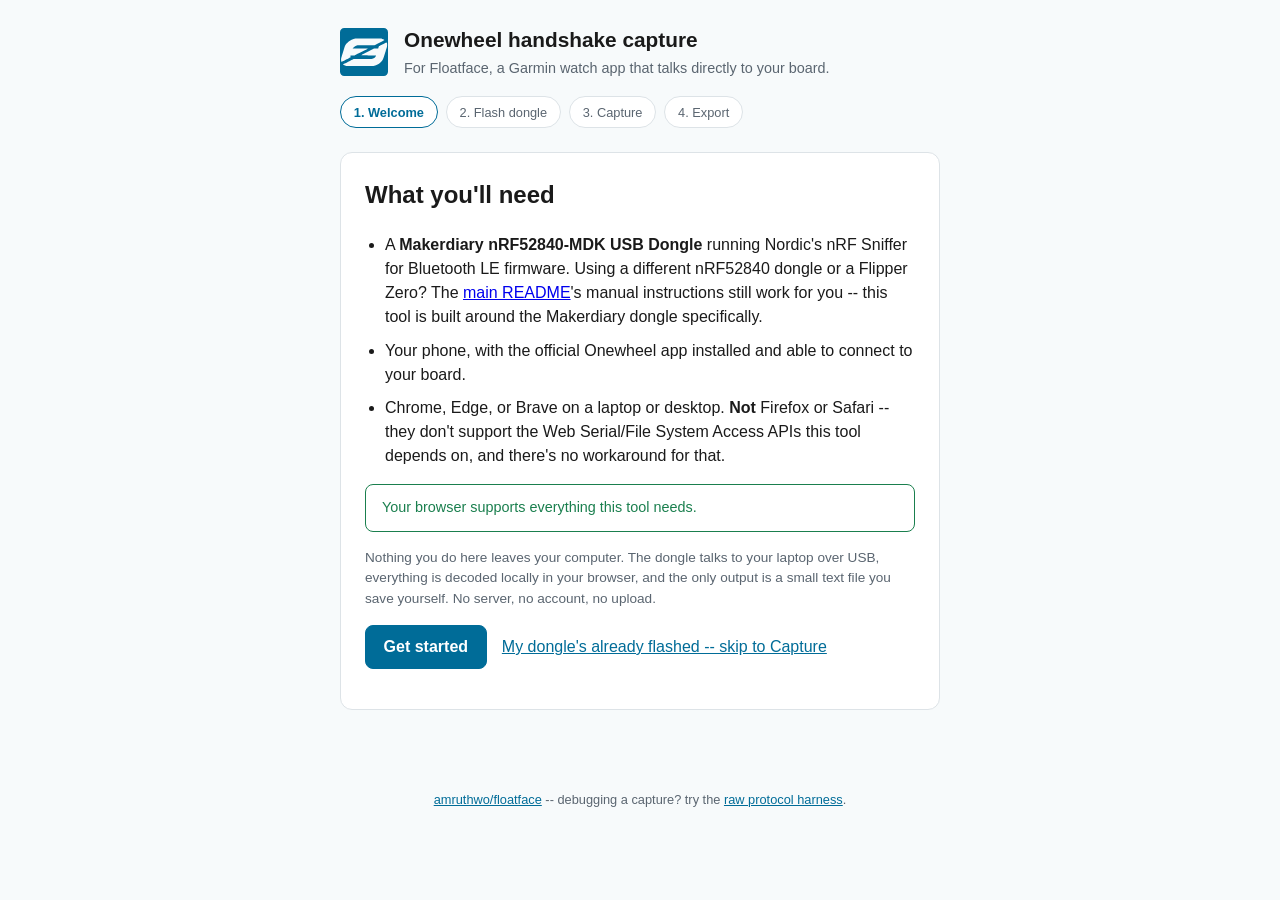
==== docs/capture/index.html @ 01e60254 "Build the polished 4-screen PWA on top of the validated protocol port Moves the working protocol mod" ====
<!doctype html>
<html lang="en">
  <head>
    <meta charset="utf-8" />
    <meta name="viewport" content="width=device-width, initial-scale=1" />
    <title>Floatface -- Capture your board's unlock handshake</title>
    <link rel="stylesheet" href="./app.css" />
  </head>
  <body>
    <header class="topbar">
      <img src="../hero.svg" alt="" class="logo" />
      <div>
        <h1>Onewheel handshake capture</h1>
        <p class="subtitle">For Floatface, a Garmin watch app that talks directly to your board.</p>
      </div>
    </header>

    <nav class="steps" id="steps">
      <button class="step" data-screen="welcome">1. Welcome</button>
      <button class="step" data-screen="flash">2. Flash dongle</button>
      <button class="step" data-screen="capture">3. Capture</button>
      <button class="step" data-screen="export">4. Export</button>
    </nav>

    <main>
      <section class="screen" id="screen-welcome">
        <h2>What you'll need</h2>
        <ul class="checklist">
          <li>A <strong>Makerdiary nRF52840-MDK USB Dongle</strong> running Nordic's nRF Sniffer for Bluetooth LE firmware. Using a different nRF52840 dongle or a Flipper Zero? The <a href="https://github.com/amruthwo/floatface/blob/main/README.md">main README</a>'s manual instructions still work for you -- this tool is built around the Makerdiary dongle specifically.</li>
          <li>Your phone, with the official Onewheel app installed and able to connect to your board.</li>
          <li>Chrome, Edge, or Brave on a laptop or desktop. <strong>Not</strong> Firefox or Safari -- they don't support the Web Serial/File System Access APIs this tool depends on, and there's no workaround for that.</li>
        </ul>

        <div id="support-check" class="callout"></div>

        <p class="note">Nothing you do here leaves your computer. The dongle talks to your laptop over USB, everything is decoded locally in your browser, and the only output is a small text file you save yourself. No server, no account, no upload.</p>

        <div class="actions">
          <button class="primary" data-goto="flash">Get started</button>
          <button class="link" data-goto="capture">My dongle's already flashed -- skip to Capture</button>
        </div>
      </section>

      <section class="screen" id="screen-flash">
        <h2>Flash your dongle</h2>
        <p>If your dongle is already running the nRF Sniffer firmware (for example, if you set it up using the manual README instructions previously), skip this step.</p>
        <p>Otherwise: put the dongle in bootloader mode (usually a double-tap of its reset button -- check the dongle's own docs), which makes it show up as a USB drive named <code>UF2BOOT</code>. Then:</p>
        <ol>
          <li>Pick the <code>.uf2</code> firmware file on your computer. Don't have one yet? Build or download Nordic's nRF Sniffer firmware per the <a href="https://github.com/amruthwo/floatface/blob/main/README.md">main README</a>'s manual instructions, then come back here.</li>
          <li>Pick the <code>UF2BOOT</code> drive.</li>
        </ol>

        <div class="actions">
          <button class="primary" id="pick-firmware-btn">1. Pick .uf2 firmware file</button>
          <span id="firmware-picked" class="picked-label"></span>
        </div>
        <div class="actions">
          <button class="primary" id="pick-drive-btn" disabled>2. Pick UF2BOOT drive &amp; flash</button>
        </div>

        <div id="flash-log" class="log" hidden></div>

        <div class="actions">
          <button class="link" data-goto="welcome">&larr; Back</button>
          <button class="primary" data-goto="capture">Next: Capture &rarr;</button>
        </div>
      </section>

      <section class="screen" id="screen-capture">
        <h2>Capture the handshake</h2>
        <ol class="capture-steps">
          <li>Turn off your laptop's own Bluetooth. (Seriously -- this is the single biggest reason captures fail.)</li>
          <li>Power-cycle your board (off, then on). A fresh power-on seems to make the app re-run the full unlock handshake reliably.</li>
          <li>Connect to your dongle below, then wait for your board to appear.</li>
          <li>Tap your board's card, then open the official Onewheel app on your phone and let it connect. Keep the dongle within a few feet of your phone and board -- a weak signal is the second biggest reason captures fail.</li>
        </ol>

        <div class="actions">
          <button class="primary" id="connect-btn">Connect to dongle</button>
          <button class="primary" id="scan-btn" disabled>Scan for boards</button>
          <button class="link" id="capture-disconnect-btn" disabled>Disconnect</button>
        </div>

        <div id="device-list" class="device-list"></div>

        <div id="capture-log" class="log"></div>

        <div class="actions">
          <button class="link" data-goto="flash">&larr; Back</button>
        </div>
      </section>

      <section class="screen" id="screen-export">
        <h2>Got it!</h2>
        <p>Your board's unlock handshake, captured and decoded locally:</p>
        <pre id="handshake-hex" class="hex-display"></pre>

        <div class="actions">
          <button class="primary" id="copy-hex-btn">Copy hex</button>
          <button class="primary" id="download-btn">Download LocalConfig.mc</button>
        </div>

        <p class="note">Drop the downloaded file into <code>garmin-app/source/LocalConfig.mc</code> in your Floatface checkout (it replaces the placeholder from <code>LocalConfig.mc.example</code>), then build and sideload as usual. This value is specific to your board -- see <a href="https://github.com/amruthwo/floatface/blob/main/PROTOCOL.md">PROTOCOL.md</a> for why it can't be shared or reused on a different board.</p>

        <div class="actions">
          <button class="link" data-goto="capture">Capture another board</button>
        </div>
      </section>
    </main>

    <footer>
      <a href="https://github.com/amruthwo/floatface">amruthwo/floatface</a> --
      debugging a capture? try the <a href="./debug.html">raw protocol harness</a>.
    </footer>

    <script type="module" src="./app.mjs"></script>
  </body>
</html>
---- docs/capture/app.css ----
:root {
  --accent: #006c98;
  --accent-dark: #004c6d;
  --bg: #f7fafb;
  --surface: #ffffff;
  --text: #1a1a1a;
  --muted: #5a6570;
  --border: #dde3e7;
  --ok: #1a7f4e;
  --warn: #b45309;
  --error: #b3261e;
}

@media (prefers-color-scheme: dark) {
  :root {
    --bg: #10171a;
    --surface: #182228;
    --text: #eef2f4;
    --muted: #9fb0b8;
    --border: #2b383f;
    --accent: #3aa9d6;
    --accent-dark: #7fd0f0;
  }
}

* {
  box-sizing: border-box;
}

body {
  margin: 0;
  font-family: -apple-system, "Segoe UI", Roboto, Helvetica, Arial, sans-serif;
  background: var(--bg);
  color: var(--text);
  line-height: 1.5;
}

main {
  max-width: 640px;
  margin: 0 auto;
  padding: 0 1.25rem 3rem;
}

.topbar {
  display: flex;
  align-items: center;
  gap: 1rem;
  max-width: 640px;
  margin: 0 auto;
  padding: 1.5rem 1.25rem 1rem;
}

.logo {
  width: 48px;
  height: 48px;
  flex-shrink: 0;
}

.topbar h1 {
  margin: 0;
  font-size: 1.3rem;
}

.subtitle {
  margin: 0.2rem 0 0;
  color: var(--muted);
  font-size: 0.9rem;
}

.steps {
  max-width: 640px;
  margin: 0 auto 1.5rem;
  padding: 0 1.25rem;
  display: flex;
  gap: 0.5rem;
  flex-wrap: wrap;
}

.step {
  font: inherit;
  font-size: 0.8rem;
  border: 1px solid var(--border);
  background: var(--surface);
  color: var(--muted);
  border-radius: 999px;
  padding: 0.35rem 0.8rem;
  cursor: pointer;
}

.step.active {
  border-color: var(--accent);
  color: var(--accent);
  font-weight: 600;
}

.step.done {
  color: var(--ok);
  border-color: var(--ok);
}

.screen {
  display: none;
  background: var(--surface);
  border: 1px solid var(--border);
  border-radius: 12px;
  padding: 1.5rem;
}

.screen.active {
  display: block;
}

h2 {
  margin-top: 0;
}

.checklist {
  padding-left: 1.25rem;
}

.checklist li {
  margin-bottom: 0.6rem;
}

.callout {
  border-radius: 8px;
  padding: 0.75rem 1rem;
  margin: 1rem 0;
  font-size: 0.9rem;
  border: 1px solid var(--border);
}

.callout.ok {
  border-color: var(--ok);
  color: var(--ok);
}

.callout.error {
  border-color: var(--error);
  color: var(--error);
}

.note {
  font-size: 0.85rem;
  color: var(--muted);
}

.actions {
  display: flex;
  align-items: center;
  gap: 0.75rem;
  flex-wrap: wrap;
  margin: 1rem 0;
}

button {
  font: inherit;
  cursor: pointer;
  border-radius: 8px;
  border: 1px solid var(--border);
  background: var(--surface);
  color: var(--text);
  padding: 0.55rem 1.1rem;
}

button.primary {
  background: var(--accent);
  border-color: var(--accent);
  color: #fff;
  font-weight: 600;
}

button.primary:hover:not(:disabled) {
  background: var(--accent-dark);
  border-color: var(--accent-dark);
}

button.link {
  background: none;
  border: none;
  color: var(--accent);
  text-decoration: underline;
  padding: 0.3rem 0.2rem;
}

button:disabled {
  opacity: 0.45;
  cursor: default;
}

.picked-label {
  font-size: 0.85rem;
  color: var(--muted);
}

.log {
  background: #0c1216;
  color: #cfe8f0;
  border-radius: 8px;
  padding: 0.75rem 1rem;
  font-family: ui-monospace, "SF Mono", Menlo, Consolas, monospace;
  font-size: 0.8rem;
  max-height: 14rem;
  overflow-y: auto;
  white-space: pre-wrap;
  margin: 1rem 0;
}

.capture-steps {
  padding-left: 1.25rem;
  font-size: 0.92rem;
}

.capture-steps li {
  margin-bottom: 0.4rem;
}

.device-list {
  display: flex;
  flex-direction: column;
  gap: 0.6rem;
  margin: 1rem 0;
}

.device-card {
  display: flex;
  align-items: center;
  justify-content: space-between;
  gap: 1rem;
  border: 1px solid var(--border);
  border-radius: 10px;
  padding: 0.9rem 1.1rem;
  background: var(--bg);
}

.device-card .name {
  font-weight: 600;
  font-size: 1.05rem;
}

.device-card .meta {
  font-size: 0.8rem;
  color: var(--muted);
}

.device-card.following {
  border-color: var(--accent);
}

.device-card.connected {
  border-color: var(--ok);
}

.hex-display {
  background: #0c1216;
  color: #8ef0b0;
  border-radius: 8px;
  padding: 1rem;
  font-family: ui-monospace, "SF Mono", Menlo, Consolas, monospace;
  font-size: 0.85rem;
  word-break: break-all;
  white-space: pre-wrap;
}

footer {
  text-align: center;
  color: var(--muted);
  font-size: 0.8rem;
  padding: 2rem 1.25rem 3rem;
}

footer a {
  color: var(--accent);
}
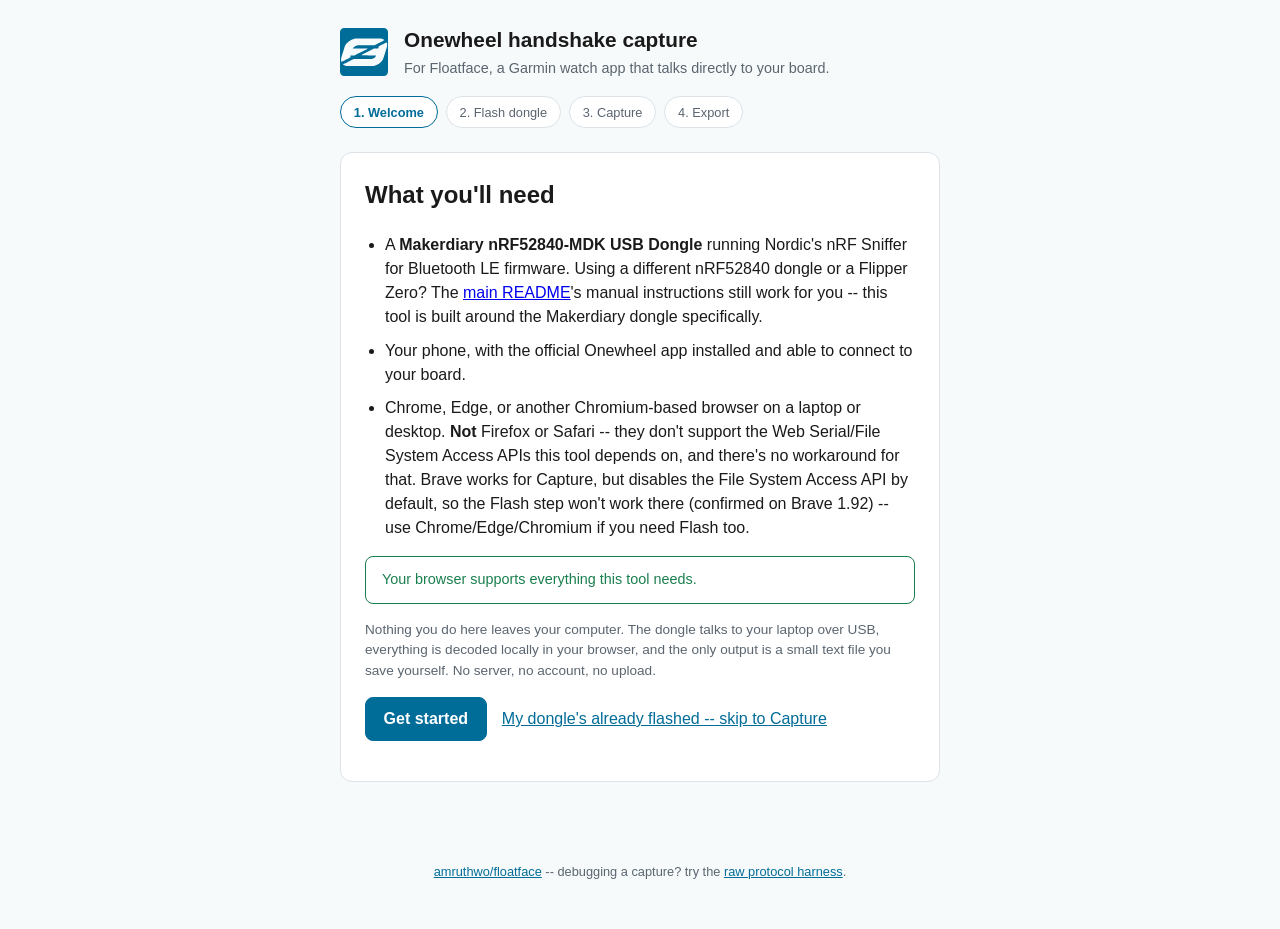
==== commit 88147309: "Improve browser-support messaging for Brave's File System Access gap Confirmed live: Brave (1.92) su" ====
--- a/docs/capture/index.html
+++ b/docs/capture/index.html
@@ -28,7 +28,7 @@
         <ul class="checklist">
           <li>A <strong>Makerdiary nRF52840-MDK USB Dongle</strong> running Nordic's nRF Sniffer for Bluetooth LE firmware. Using a different nRF52840 dongle or a Flipper Zero? The <a href="https://github.com/amruthwo/floatface/blob/main/README.md">main README</a>'s manual instructions still work for you -- this tool is built around the Makerdiary dongle specifically.</li>
           <li>Your phone, with the official Onewheel app installed and able to connect to your board.</li>
-          <li>Chrome, Edge, or Brave on a laptop or desktop. <strong>Not</strong> Firefox or Safari -- they don't support the Web Serial/File System Access APIs this tool depends on, and there's no workaround for that.</li>
+          <li>Chrome, Edge, or another Chromium-based browser on a laptop or desktop. <strong>Not</strong> Firefox or Safari -- they don't support the Web Serial/File System Access APIs this tool depends on, and there's no workaround for that. Brave works for Capture, but disables the File System Access API by default, so the Flash step won't work there (confirmed on Brave 1.92) -- use Chrome/Edge/Chromium if you need Flash too.</li>
         </ul>
 
         <div id="support-check" class="callout"></div>
--- a/docs/capture/app.css
+++ b/docs/capture/app.css
@@ -135,6 +135,11 @@
   color: var(--ok);
 }
 
+.callout.warn {
+  border-color: var(--warn);
+  color: var(--warn);
+}
+
 .callout.error {
   border-color: var(--error);
   color: var(--error);
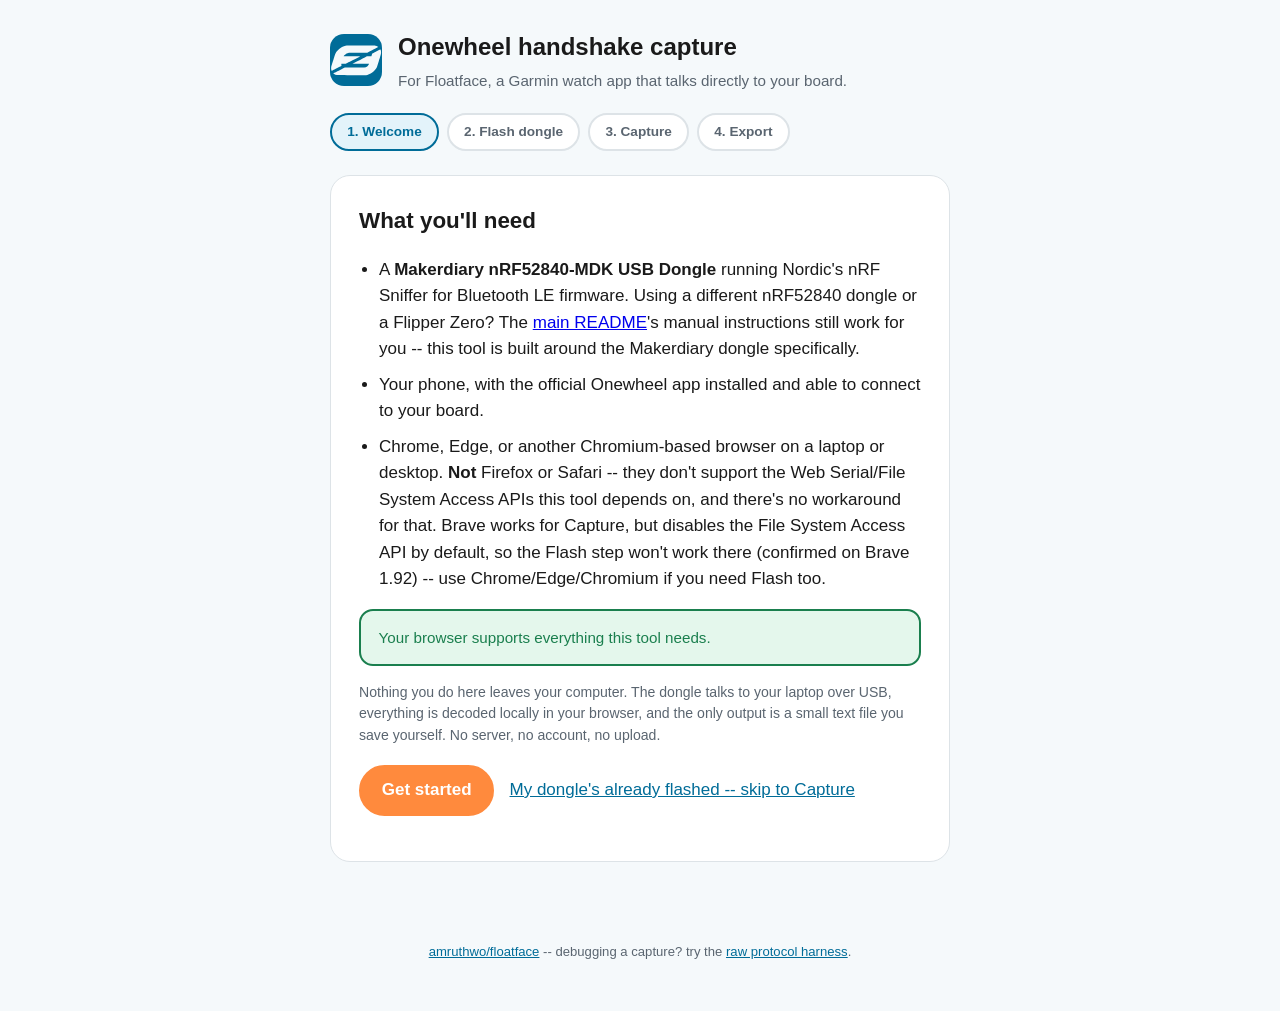
==== commit 0ea17948: "Rework the tool into a friendly guided flow, bundle firmware for Flash Capture screen: replaces the " ====
--- a/docs/capture/index.html
+++ b/docs/capture/index.html
@@ -43,22 +43,27 @@
 
       <section class="screen" id="screen-flash">
         <h2>Flash your dongle</h2>
-        <p>If your dongle is already running the nRF Sniffer firmware (for example, if you set it up using the manual README instructions previously), skip this step.</p>
-        <p>Otherwise: put the dongle in bootloader mode (usually a double-tap of its reset button -- check the dongle's own docs), which makes it show up as a USB drive named <code>UF2BOOT</code>. Then:</p>
-        <ol>
-          <li>Pick the <code>.uf2</code> firmware file on your computer. Don't have one yet? Build or download Nordic's nRF Sniffer firmware per the <a href="https://github.com/amruthwo/floatface/blob/main/README.md">main README</a>'s manual instructions, then come back here.</li>
-          <li>Pick the <code>UF2BOOT</code> drive.</li>
-        </ol>
+        <p>If your dongle is already running the nRF Sniffer firmware (for example, if you set it up previously), skip this step -- nothing here is required twice.</p>
+        <p>Otherwise: put the dongle in bootloader mode (usually a double-tap of its reset button -- check the dongle's own docs), which makes it show up as a USB drive named <code>UF2BOOT</code>.</p>
 
         <div class="actions">
-          <button class="primary" id="pick-firmware-btn">1. Pick .uf2 firmware file</button>
-          <span id="firmware-picked" class="picked-label"></span>
+          <button class="primary pill-lg" id="flash-bundled-btn">Flash the bundled firmware</button>
         </div>
-        <div class="actions">
-          <button class="primary" id="pick-drive-btn" disabled>2. Pick UF2BOOT drive &amp; flash</button>
-        </div>
+        <p class="note">This is Nordic's official nRF Sniffer for Bluetooth LE firmware (v4.1.1), pre-packaged for the Makerdiary nRF52840-MDK dongle -- see <a href="./firmware/NOTICE.md">firmware/NOTICE.md</a> for exact provenance and license. Clicking this will ask you to pick the <code>UF2BOOT</code> drive, then copies the firmware onto it.</p>
 
         <div id="flash-log" class="log" hidden></div>
+
+        <details class="advanced">
+          <summary>Advanced: use a different .uf2 file (other dongles)</summary>
+          <p>For a different nRF52840 board or custom firmware build.</p>
+          <div class="actions">
+            <button class="primary" id="pick-firmware-btn">1. Pick .uf2 firmware file</button>
+            <span id="firmware-picked" class="picked-label"></span>
+          </div>
+          <div class="actions">
+            <button class="primary" id="pick-drive-btn" disabled>2. Pick UF2BOOT drive &amp; flash</button>
+          </div>
+        </details>
 
         <div class="actions">
           <button class="link" data-goto="welcome">&larr; Back</button>
@@ -68,22 +73,43 @@
 
       <section class="screen" id="screen-capture">
         <h2>Capture the handshake</h2>
-        <ol class="capture-steps">
-          <li>Turn off your laptop's own Bluetooth. (Seriously -- this is the single biggest reason captures fail.)</li>
-          <li>Power-cycle your board (off, then on). A fresh power-on seems to make the app re-run the full unlock handshake reliably.</li>
-          <li>Connect to your dongle below, then wait for your board to appear.</li>
-          <li>Tap your board's card, then open the official Onewheel app on your phone and let it connect. Keep the dongle within a few feet of your phone and board -- a weak signal is the second biggest reason captures fail.</li>
-        </ol>
+
+        <div class="prep-checklist">
+          <label class="prep-item"><input type="checkbox" id="chk-bt-off" /> Laptop Bluetooth is off</label>
+          <label class="prep-item"><input type="checkbox" id="chk-power-cycle" /> Board power-cycled (off, then on)</label>
+          <label class="prep-item"><input type="checkbox" id="chk-close" /> Phone + dongle within a few feet of the board</label>
+        </div>
 
         <div class="actions">
-          <button class="primary" id="connect-btn">Connect to dongle</button>
-          <button class="primary" id="scan-btn" disabled>Scan for boards</button>
-          <button class="link" id="capture-disconnect-btn" disabled>Disconnect</button>
+          <button class="primary pill-lg" id="start-btn">Start capture</button>
+          <button class="link" id="capture-reset-btn" hidden>Start over</button>
         </div>
 
-        <div id="device-list" class="device-list"></div>
+        <div class="status-card" id="status-card">
+          <div class="status-icon" id="status-icon">🛹</div>
+          <div class="status-text">
+            <div class="status-headline" id="status-headline">Ready when you are.</div>
+            <div class="status-subtext" id="status-subtext">Check the boxes above, then tap "Start capture."</div>
+          </div>
+        </div>
 
-        <div id="capture-log" class="log"></div>
+        <div class="tips" id="capture-tips" hidden>
+          <p><strong>Taking a while?</strong> BLE connections are sometimes flaky -- that's normal, not a bug. A few things that have helped:</p>
+          <ul>
+            <li>Toggle your <strong>phone's</strong> Bluetooth off and back on, then reconnect the Onewheel app.</li>
+            <li>Double-check your laptop's own Bluetooth is really off.</li>
+            <li>Power-cycle the board again and retry.</li>
+            <li>Keep the dongle within a few feet of your phone and board.</li>
+          </ul>
+        </div>
+
+        <details class="advanced">
+          <summary>Technical log</summary>
+          <div id="capture-log" class="log"></div>
+          <div class="actions">
+            <button class="link" id="download-log-btn">Download debug log</button>
+          </div>
+        </details>
 
         <div class="actions">
           <button class="link" data-goto="flash">&larr; Back</button>
--- a/docs/capture/app.css
+++ b/docs/capture/app.css
@@ -1,25 +1,37 @@
 :root {
   --accent: #006c98;
   --accent-dark: #004c6d;
-  --bg: #f7fafb;
+  --accent-soft: #e3f3fa;
+  --pop: #ff8a3d;
+  --pop-dark: #e26f22;
+  --bg: #f5f9fb;
   --surface: #ffffff;
   --text: #1a1a1a;
   --muted: #5a6570;
   --border: #dde3e7;
   --ok: #1a7f4e;
+  --ok-soft: #e4f7ec;
   --warn: #b45309;
+  --warn-soft: #fdf1e0;
   --error: #b3261e;
 }
 
 @media (prefers-color-scheme: dark) {
   :root {
-    --bg: #10171a;
-    --surface: #182228;
-    --text: #eef2f4;
-    --muted: #9fb0b8;
-    --border: #2b383f;
-    --accent: #3aa9d6;
-    --accent-dark: #7fd0f0;
+    --bg: #0e1518;
+    --surface: #171f24;
+    --text: #f0f4f6;
+    --muted: #a3b3ba;
+    --border: #2a373e;
+    --accent: #4bb3de;
+    --accent-dark: #86d3f2;
+    --accent-soft: #12313e;
+    --pop: #ffa564;
+    --pop-dark: #ffbd8a;
+    --ok: #4fd394;
+    --ok-soft: #123527;
+    --warn: #f0a94e;
+    --warn-soft: #3a2a11;
   }
 }
 
@@ -32,11 +44,12 @@
   font-family: -apple-system, "Segoe UI", Roboto, Helvetica, Arial, sans-serif;
   background: var(--bg);
   color: var(--text);
-  line-height: 1.5;
+  line-height: 1.55;
+  font-size: 17px;
 }
 
 main {
-  max-width: 640px;
+  max-width: 660px;
   margin: 0 auto;
   padding: 0 1.25rem 3rem;
 }
@@ -45,30 +58,31 @@
   display: flex;
   align-items: center;
   gap: 1rem;
-  max-width: 640px;
+  max-width: 660px;
   margin: 0 auto;
-  padding: 1.5rem 1.25rem 1rem;
+  padding: 1.75rem 1.25rem 1.25rem;
 }
 
 .logo {
-  width: 48px;
-  height: 48px;
+  width: 52px;
+  height: 52px;
   flex-shrink: 0;
+  border-radius: 14px;
 }
 
 .topbar h1 {
   margin: 0;
-  font-size: 1.3rem;
+  font-size: 1.5rem;
 }
 
 .subtitle {
-  margin: 0.2rem 0 0;
-  color: var(--muted);
-  font-size: 0.9rem;
+  margin: 0.25rem 0 0;
+  color: var(--muted);
+  font-size: 0.95rem;
 }
 
 .steps {
-  max-width: 640px;
+  max-width: 660px;
   margin: 0 auto 1.5rem;
   padding: 0 1.25rem;
   display: flex;
@@ -78,19 +92,20 @@
 
 .step {
   font: inherit;
-  font-size: 0.8rem;
-  border: 1px solid var(--border);
+  font-size: 0.85rem;
+  border: 2px solid var(--border);
   background: var(--surface);
   color: var(--muted);
   border-radius: 999px;
-  padding: 0.35rem 0.8rem;
-  cursor: pointer;
+  padding: 0.4rem 0.95rem;
+  cursor: pointer;
+  font-weight: 600;
 }
 
 .step.active {
   border-color: var(--accent);
   color: var(--accent);
-  font-weight: 600;
+  background: var(--accent-soft);
 }
 
 .step.done {
@@ -102,8 +117,8 @@
   display: none;
   background: var(--surface);
   border: 1px solid var(--border);
-  border-radius: 12px;
-  padding: 1.5rem;
+  border-radius: 20px;
+  padding: 1.75rem;
 }
 
 .screen.active {
@@ -112,6 +127,7 @@
 
 h2 {
   margin-top: 0;
+  font-size: 1.4rem;
 }
 
 .checklist {
@@ -123,20 +139,22 @@
 }
 
 .callout {
-  border-radius: 8px;
-  padding: 0.75rem 1rem;
+  border-radius: 14px;
+  padding: 0.9rem 1.1rem;
   margin: 1rem 0;
-  font-size: 0.9rem;
-  border: 1px solid var(--border);
+  font-size: 0.95rem;
+  border: 2px solid var(--border);
 }
 
 .callout.ok {
   border-color: var(--ok);
+  background: var(--ok-soft);
   color: var(--ok);
 }
 
 .callout.warn {
   border-color: var(--warn);
+  background: var(--warn-soft);
   color: var(--warn);
 }
 
@@ -146,7 +164,7 @@
 }
 
 .note {
-  font-size: 0.85rem;
+  font-size: 0.88rem;
   color: var(--muted);
 }
 
@@ -155,29 +173,34 @@
   align-items: center;
   gap: 0.75rem;
   flex-wrap: wrap;
-  margin: 1rem 0;
+  margin: 1.1rem 0;
 }
 
 button {
   font: inherit;
   cursor: pointer;
-  border-radius: 8px;
-  border: 1px solid var(--border);
+  border-radius: 999px;
+  border: 2px solid var(--border);
   background: var(--surface);
   color: var(--text);
-  padding: 0.55rem 1.1rem;
+  padding: 0.65rem 1.3rem;
+  font-weight: 600;
 }
 
 button.primary {
-  background: var(--accent);
-  border-color: var(--accent);
+  background: var(--pop);
+  border-color: var(--pop);
   color: #fff;
-  font-weight: 600;
 }
 
 button.primary:hover:not(:disabled) {
-  background: var(--accent-dark);
-  border-color: var(--accent-dark);
+  background: var(--pop-dark);
+  border-color: var(--pop-dark);
+}
+
+button.pill-lg {
+  padding: 0.9rem 2rem;
+  font-size: 1.1rem;
 }
 
 button.link {
@@ -186,6 +209,8 @@
   color: var(--accent);
   text-decoration: underline;
   padding: 0.3rem 0.2rem;
+  font-weight: 500;
+  border-radius: 4px;
 }
 
 button:disabled {
@@ -201,68 +226,109 @@
 .log {
   background: #0c1216;
   color: #cfe8f0;
-  border-radius: 8px;
-  padding: 0.75rem 1rem;
+  border-radius: 12px;
+  padding: 0.85rem 1rem;
   font-family: ui-monospace, "SF Mono", Menlo, Consolas, monospace;
   font-size: 0.8rem;
   max-height: 14rem;
   overflow-y: auto;
   white-space: pre-wrap;
-  margin: 1rem 0;
-}
-
-.capture-steps {
-  padding-left: 1.25rem;
-  font-size: 0.92rem;
-}
-
-.capture-steps li {
-  margin-bottom: 0.4rem;
-}
-
-.device-list {
+  margin: 0.85rem 0;
+}
+
+.prep-checklist {
   display: flex;
   flex-direction: column;
   gap: 0.6rem;
+  background: var(--accent-soft);
+  border-radius: 14px;
+  padding: 1rem 1.2rem;
   margin: 1rem 0;
 }
 
-.device-card {
+.prep-item {
   display: flex;
   align-items: center;
-  justify-content: space-between;
-  gap: 1rem;
-  border: 1px solid var(--border);
-  border-radius: 10px;
-  padding: 0.9rem 1.1rem;
-  background: var(--bg);
-}
-
-.device-card .name {
+  gap: 0.6rem;
+  font-size: 0.95rem;
+  cursor: pointer;
+}
+
+.prep-item input {
+  width: 1.2rem;
+  height: 1.2rem;
+  accent-color: var(--accent);
+  cursor: pointer;
+}
+
+.status-card {
+  display: flex;
+  align-items: center;
+  gap: 1.1rem;
+  background: var(--accent-soft);
+  border-radius: 18px;
+  padding: 1.3rem 1.5rem;
+  margin: 1.1rem 0;
+}
+
+.status-icon {
+  font-size: 2.3rem;
+  line-height: 1;
+  flex-shrink: 0;
+}
+
+.status-headline {
+  font-size: 1.1rem;
+  font-weight: 700;
+}
+
+.status-subtext {
+  font-size: 0.92rem;
+  color: var(--muted);
+  margin-top: 0.15rem;
+}
+
+.tips {
+  background: var(--warn-soft);
+  border-radius: 14px;
+  padding: 1rem 1.2rem;
+  margin: 1rem 0;
+  font-size: 0.9rem;
+}
+
+.tips p {
+  margin-top: 0;
+}
+
+.tips ul {
+  margin-bottom: 0;
+  padding-left: 1.2rem;
+}
+
+.tips li {
+  margin-bottom: 0.35rem;
+}
+
+.advanced {
+  margin: 1rem 0;
+  border-top: 1px solid var(--border);
+  padding-top: 0.75rem;
+}
+
+.advanced summary {
+  cursor: pointer;
+  color: var(--muted);
+  font-size: 0.88rem;
   font-weight: 600;
-  font-size: 1.05rem;
-}
-
-.device-card .meta {
-  font-size: 0.8rem;
-  color: var(--muted);
-}
-
-.device-card.following {
-  border-color: var(--accent);
-}
-
-.device-card.connected {
-  border-color: var(--ok);
 }
 
 .hex-display {
   background: #0c1216;
   color: #8ef0b0;
-  border-radius: 8px;
-  padding: 1rem;
+  border-radius: 14px;
+  padding: 1.1rem;
   font-family: ui-monospace, "SF Mono", Menlo, Consolas, monospace;
-  font-size: 0.85rem;
+  font-size: 0.9rem;
   word-break: break-all;
   white-space: pre-wrap;
 }
@@ -270,7 +336,7 @@
 footer {
   text-align: center;
   color: var(--muted);
-  font-size: 0.8rem;
+  font-size: 0.82rem;
   padding: 2rem 1.25rem 3rem;
 }
 
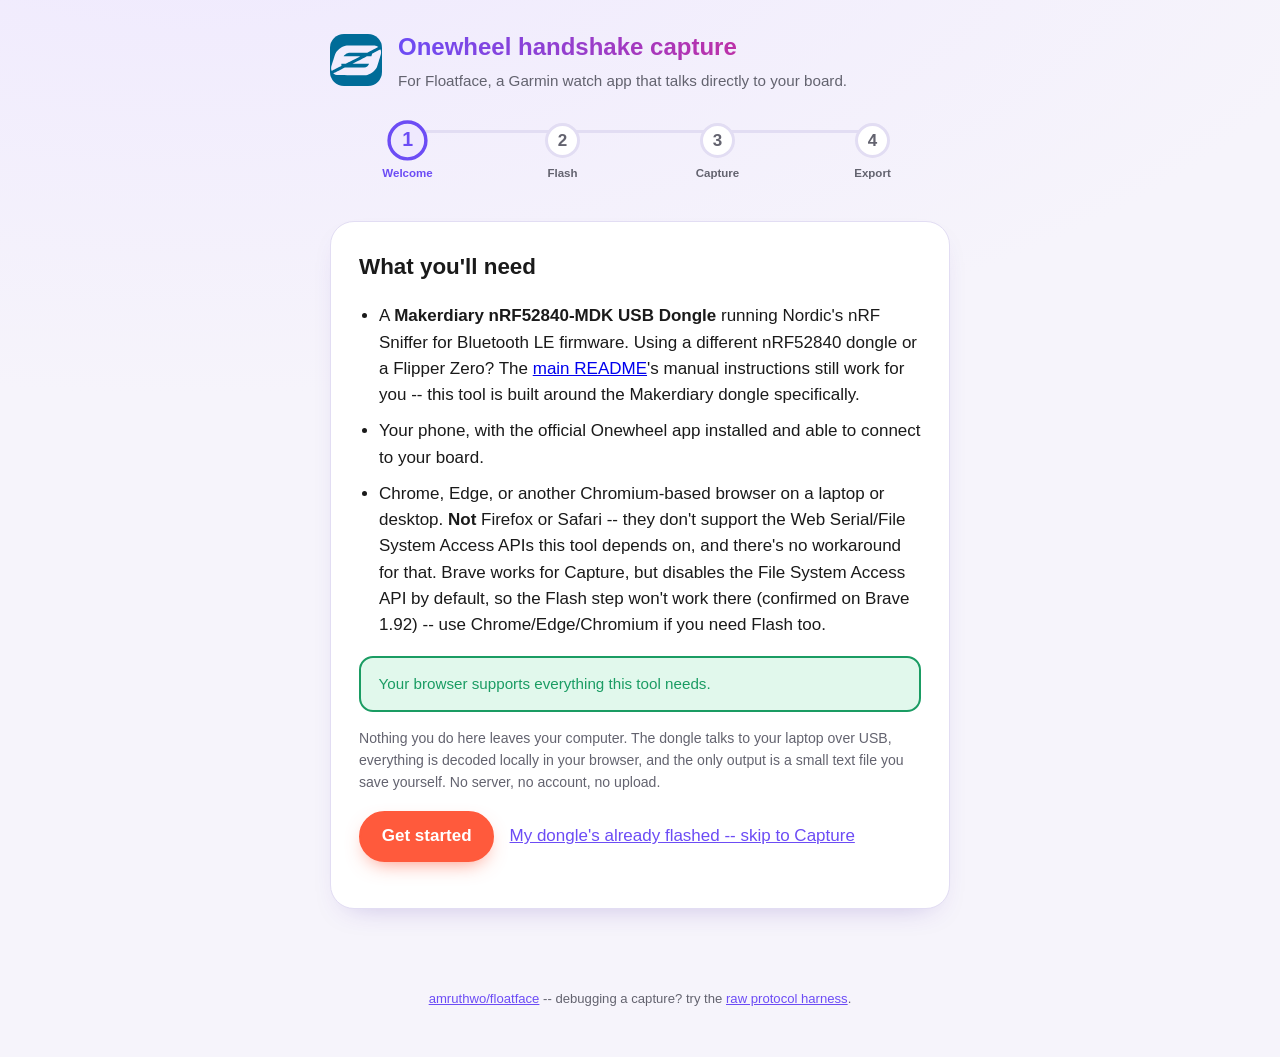
==== commit ee8323ef: "Etcher-inspired redesign: bolder colors, connected stepper, static prep chips Full visual pass in re" ====
--- a/docs/capture/index.html
+++ b/docs/capture/index.html
@@ -16,10 +16,10 @@
     </header>
 
     <nav class="steps" id="steps">
-      <button class="step" data-screen="welcome">1. Welcome</button>
-      <button class="step" data-screen="flash">2. Flash dongle</button>
-      <button class="step" data-screen="capture">3. Capture</button>
-      <button class="step" data-screen="export">4. Export</button>
+      <button class="step" data-screen="welcome"><span class="step-num">1</span><span class="step-label">Welcome</span></button>
+      <button class="step" data-screen="flash"><span class="step-num">2</span><span class="step-label">Flash</span></button>
+      <button class="step" data-screen="capture"><span class="step-num">3</span><span class="step-label">Capture</span></button>
+      <button class="step" data-screen="export"><span class="step-num">4</span><span class="step-label">Export</span></button>
     </nav>
 
     <main>
@@ -44,24 +44,33 @@
       <section class="screen" id="screen-flash">
         <h2>Flash your dongle</h2>
         <p>If your dongle is already running the nRF Sniffer firmware (for example, if you set it up previously), skip this step -- nothing here is required twice.</p>
-        <p>Otherwise: put the dongle in bootloader mode (usually a double-tap of its reset button -- check the dongle's own docs), which makes it show up as a USB drive named <code>UF2BOOT</code>.</p>
+
+        <div class="flow-diagram">
+          <div class="flow-step"><span class="flow-emoji">👇</span><span>Hold the dongle's button down</span></div>
+          <div class="flow-arrow">&rarr;</div>
+          <div class="flow-step"><span class="flow-emoji">🔌</span><span>Plug it in, then let go</span></div>
+          <div class="flow-arrow">&rarr;</div>
+          <div class="flow-step"><span class="flow-emoji">💾</span><span>A "UF2BOOT" drive appears</span></div>
+        </div>
+        <p class="note">This puts the dongle into its <strong>bootloader</strong> -- a tiny built-in program (separate from the sniffer firmware) whose only job is accepting new firmware. To your computer, that bootloader looks exactly like a USB flash drive named <code>UF2BOOT</code>; that's normal, not a different mode. Copying the firmware file onto it is a real flash, not just a file copy that sits there -- the bootloader watches for the new file, programs it directly into the chip, and reboots into it automatically.</p>
 
         <div class="actions">
-          <button class="primary pill-lg" id="flash-bundled-btn">Flash the bundled firmware</button>
+          <button class="primary pill-lg" id="flash-bundled-btn">Select your dongle's UF2BOOT drive</button>
         </div>
-        <p class="note">This is Nordic's official nRF Sniffer for Bluetooth LE firmware (v4.1.1), pre-packaged for the Makerdiary nRF52840-MDK dongle -- see <a href="./firmware/NOTICE.md">firmware/NOTICE.md</a> for exact provenance and license. Clicking this will ask you to pick the <code>UF2BOOT</code> drive, then copies the firmware onto it.</p>
+        <p class="note">This is Nordic's official nRF Sniffer for Bluetooth LE firmware (v4.1.1), pre-packaged for the Makerdiary nRF52840-MDK dongle -- see <a href="./firmware/NOTICE.md">firmware/NOTICE.md</a> for exact provenance and license.</p>
 
         <div id="flash-log" class="log" hidden></div>
 
         <details class="advanced">
           <summary>Advanced: use a different .uf2 file (other dongles)</summary>
-          <p>For a different nRF52840 board or custom firmware build.</p>
+          <p>This only works for boards with a <strong>UF2 bootloader</strong> like this one (the "shows up as a USB drive" style). A genuine Nordic dev kit using Nordic's own DFU bootloader (e.g. a PCA10059) needs different tooling entirely -- see the <a href="https://github.com/amruthwo/floatface/blob/main/README.md">main README</a>'s manual instructions for that path.</p>
+          <p>Need firmware for a different UF2-bootloader nRF52840 board? Get it from Nordic directly: <a href="https://www.nordicsemi.com/Products/Development-tools/nRF-Sniffer-for-Bluetooth-LE">nRF Sniffer for Bluetooth LE</a> (you'll need to convert their <code>.hex</code> to <code>.uf2</code> yourself -- see the main README).</p>
           <div class="actions">
             <button class="primary" id="pick-firmware-btn">1. Pick .uf2 firmware file</button>
             <span id="firmware-picked" class="picked-label"></span>
           </div>
           <div class="actions">
-            <button class="primary" id="pick-drive-btn" disabled>2. Pick UF2BOOT drive &amp; flash</button>
+            <button class="primary" id="pick-drive-btn" disabled>2. Select UF2BOOT drive &amp; flash</button>
           </div>
         </details>
 
@@ -74,10 +83,19 @@
       <section class="screen" id="screen-capture">
         <h2>Capture the handshake</h2>
 
-        <div class="prep-checklist">
-          <label class="prep-item"><input type="checkbox" id="chk-bt-off" /> Laptop Bluetooth is off</label>
-          <label class="prep-item"><input type="checkbox" id="chk-power-cycle" /> Board power-cycled (off, then on)</label>
-          <label class="prep-item"><input type="checkbox" id="chk-close" /> Phone + dongle within a few feet of the board</label>
+        <div class="prep-steps">
+          <div class="prep-step">
+            <span class="prep-emoji">📴</span>
+            <span class="prep-label">Laptop Bluetooth off</span>
+          </div>
+          <div class="prep-step">
+            <span class="prep-emoji">🔁</span>
+            <span class="prep-label">Board power-cycled</span>
+          </div>
+          <div class="prep-step">
+            <span class="prep-emoji">📏</span>
+            <span class="prep-label">Board, phone &amp; dongle all nearby</span>
+          </div>
         </div>
 
         <div class="actions">
@@ -85,11 +103,19 @@
           <button class="link" id="capture-reset-btn" hidden>Start over</button>
         </div>
 
-        <div class="status-card" id="status-card">
-          <div class="status-icon" id="status-icon">🛹</div>
+        <div class="flow-diagram">
+          <div class="flow-step"><span class="flow-emoji">🖱️</span><span>Your browser will ask you to pick a device</span></div>
+          <div class="flow-arrow">&rarr;</div>
+          <div class="flow-step"><span class="flow-emoji">✅</span><span>Choose "nRF Sniffer for Bluetooth LE"</span></div>
+          <div class="flow-arrow">&rarr;</div>
+          <div class="flow-step"><span class="flow-emoji">📱</span><span>Then open the Onewheel app on your phone</span></div>
+        </div>
+
+        <div class="status-card tone-idle" id="status-card">
+          <div class="status-icon" id="status-icon">👋</div>
           <div class="status-text">
             <div class="status-headline" id="status-headline">Ready when you are.</div>
-            <div class="status-subtext" id="status-subtext">Check the boxes above, then tap "Start capture."</div>
+            <div class="status-subtext" id="status-subtext">Tap "Start capture" whenever you're set.</div>
           </div>
         </div>
 
--- a/docs/capture/app.css
+++ b/docs/capture/app.css
@@ -1,37 +1,50 @@
 :root {
-  --accent: #006c98;
-  --accent-dark: #004c6d;
-  --accent-soft: #e3f3fa;
-  --pop: #ff8a3d;
-  --pop-dark: #e26f22;
-  --bg: #f5f9fb;
+  --brand: #006c98; /* Floatface's own blue -- logo/footer touches only */
+  --primary: #6c4cf5;
+  --primary-dark: #5636d1;
+  --primary-soft: #efe9fe;
+  --cta: #ff5a3c;
+  --cta-dark: #e2432a;
+  --bg: #f6f4fb;
   --surface: #ffffff;
   --text: #1a1a1a;
-  --muted: #5a6570;
-  --border: #dde3e7;
-  --ok: #1a7f4e;
-  --ok-soft: #e4f7ec;
-  --warn: #b45309;
-  --warn-soft: #fdf1e0;
-  --error: #b3261e;
+  --muted: #63636f;
+  --border: #e2ddf3;
+  --ok: #1a9c63;
+  --ok-soft: #e1f8ec;
+  --warn: #d97a06;
+  --warn-soft: #fdf1d9;
+  --error: #d43d34;
+  --error-soft: #fbe6e4;
+  --found: #d6288f;
+  --found-soft: #fbe3f1;
+  --connected: #0d9c8f;
+  --connected-soft: #dcf5f2;
 }
 
 @media (prefers-color-scheme: dark) {
   :root {
-    --bg: #0e1518;
-    --surface: #171f24;
-    --text: #f0f4f6;
-    --muted: #a3b3ba;
-    --border: #2a373e;
-    --accent: #4bb3de;
-    --accent-dark: #86d3f2;
-    --accent-soft: #12313e;
-    --pop: #ffa564;
-    --pop-dark: #ffbd8a;
+    --bg: #100b1e;
+    --surface: #1a1430;
+    --text: #f2effa;
+    --muted: #b3aac9;
+    --border: #362a56;
+    --brand: #4bb3de;
+    --primary: #9c86ff;
+    --primary-dark: #c3b3ff;
+    --primary-soft: #2a2050;
+    --cta: #ff8a68;
+    --cta-dark: #ffab8f;
     --ok: #4fd394;
     --ok-soft: #123527;
     --warn: #f0a94e;
     --warn-soft: #3a2a11;
+    --error: #f0817a;
+    --error-soft: #3d1917;
+    --found: #ef6fc0;
+    --found-soft: #3a1a30;
+    --connected: #5bd6c8;
+    --connected-soft: #10352f;
   }
 }
 
@@ -42,7 +55,7 @@
 body {
   margin: 0;
   font-family: -apple-system, "Segoe UI", Roboto, Helvetica, Arial, sans-serif;
-  background: var(--bg);
+  background: radial-gradient(1200px 500px at 15% -10%, var(--primary-soft), transparent), var(--bg);
   color: var(--text);
   line-height: 1.55;
   font-size: 17px;
@@ -73,6 +86,10 @@
 .topbar h1 {
   margin: 0;
   font-size: 1.5rem;
+  background: linear-gradient(90deg, var(--primary), var(--found));
+  -webkit-background-clip: text;
+  background-clip: text;
+  color: transparent;
 }
 
 .subtitle {
@@ -81,44 +98,97 @@
   font-size: 0.95rem;
 }
 
+/* ---- Stepper: connected numbered nodes, Etcher/installer-wizard style ---- */
+
 .steps {
   max-width: 660px;
-  margin: 0 auto 1.5rem;
+  margin: 0 auto 1.75rem;
   padding: 0 1.25rem;
   display: flex;
-  gap: 0.5rem;
-  flex-wrap: wrap;
+  align-items: flex-start;
+  position: relative;
 }
 
 .step {
+  flex: 1;
+  display: flex;
+  flex-direction: column;
+  align-items: center;
+  gap: 0.4rem;
   font: inherit;
-  font-size: 0.85rem;
-  border: 2px solid var(--border);
+  border: none;
+  background: none;
+  cursor: pointer;
+  color: var(--muted);
+  position: relative;
+}
+
+.step::before {
+  content: "";
+  position: absolute;
+  top: 1.1rem;
+  left: -50%;
+  width: 100%;
+  height: 3px;
+  background: var(--border);
+  z-index: 0;
+}
+
+.step:first-child::before {
+  display: none;
+}
+
+.step.done::before {
+  background: var(--primary);
+}
+
+.step-num {
+  width: 2.2rem;
+  height: 2.2rem;
+  border-radius: 50%;
+  display: flex;
+  align-items: center;
+  justify-content: center;
+  font-weight: 700;
   background: var(--surface);
-  color: var(--muted);
-  border-radius: 999px;
-  padding: 0.4rem 0.95rem;
-  cursor: pointer;
+  border: 3px solid var(--border);
+  color: var(--muted);
+  z-index: 1;
+  transition: transform 0.15s ease;
+}
+
+.step-label {
+  font-size: 0.72rem;
   font-weight: 600;
-}
-
-.step.active {
-  border-color: var(--accent);
-  color: var(--accent);
-  background: var(--accent-soft);
-}
-
-.step.done {
-  color: var(--ok);
-  border-color: var(--ok);
-}
+  text-align: center;
+}
+
+.step.active .step-num {
+  border-color: var(--primary);
+  color: var(--primary);
+  background: var(--primary-soft);
+  transform: scale(1.15);
+}
+
+.step.active .step-label {
+  color: var(--primary);
+}
+
+.step.done .step-num {
+  border-color: var(--primary);
+  background: var(--primary);
+  color: #fff;
+}
+
+/* ---- Screens ---- */
 
 .screen {
   display: none;
   background: var(--surface);
   border: 1px solid var(--border);
-  border-radius: 20px;
+  border-radius: 24px;
   padding: 1.75rem;
+  box-shadow: 0 12px 30px -18px rgba(76, 44, 168, 0.35);
 }
 
 .screen.active {
@@ -160,6 +230,7 @@
 
 .callout.error {
   border-color: var(--error);
+  background: var(--error-soft);
   color: var(--error);
 }
 
@@ -188,14 +259,15 @@
 }
 
 button.primary {
-  background: var(--pop);
-  border-color: var(--pop);
+  background: var(--cta);
+  border-color: var(--cta);
   color: #fff;
+  box-shadow: 0 8px 20px -8px color-mix(in srgb, var(--cta) 70%, transparent);
 }
 
 button.primary:hover:not(:disabled) {
-  background: var(--pop-dark);
-  border-color: var(--pop-dark);
+  background: var(--cta-dark);
+  border-color: var(--cta-dark);
 }
 
 button.pill-lg {
@@ -206,7 +278,7 @@
 button.link {
   background: none;
   border: none;
-  color: var(--accent);
+  color: var(--primary);
   text-decoration: underline;
   padding: 0.3rem 0.2rem;
   font-weight: 500;
@@ -224,8 +296,8 @@
 }
 
 .log {
-  background: #0c1216;
-  color: #cfe8f0;
+  background: #14101f;
+  color: #d8cfff;
   border-radius: 12px;
   padding: 0.85rem 1rem;
   font-family: ui-monospace, "SF Mono", Menlo, Consolas, monospace;
@@ -236,56 +308,146 @@
   margin: 0.85rem 0;
 }
 
-.prep-checklist {
+/* ---- Prep reminders: static, no fiddly tap-to-toggle ---- */
+
+.prep-steps {
+  display: flex;
+  gap: 0.7rem;
+  flex-wrap: wrap;
+  margin: 0.75rem 0 1.1rem;
+}
+
+.prep-step {
   display: flex;
   flex-direction: column;
+  align-items: center;
+  gap: 0.35rem;
+  width: 7.5rem;
+  border-radius: 16px;
+  background: var(--primary-soft);
+  padding: 0.9rem 0.6rem 0.7rem;
+  font-size: 0.82rem;
+  font-weight: 600;
+  color: var(--text);
+  text-align: center;
+  line-height: 1.25;
+}
+
+.prep-emoji {
+  font-size: 1.8rem;
+}
+
+/* ---- Flow diagrams: small icon-pill sequences ---- */
+
+.flow-diagram {
+  display: flex;
+  align-items: center;
+  flex-wrap: wrap;
+  gap: 0.5rem;
+  margin: 1rem 0;
+  font-size: 0.85rem;
+}
+
+.flow-step {
+  display: flex;
+  align-items: center;
+  gap: 0.5rem;
+  background: var(--primary-soft);
+  border-radius: 999px;
+  padding: 0.5rem 0.9rem;
+  color: var(--text);
+  font-weight: 500;
+}
+
+.flow-emoji {
+  font-size: 1.15rem;
+}
+
+.flow-arrow {
+  color: var(--muted);
+  font-weight: 700;
+}
+
+/* ---- Status card: one big color-shifting focal icon, Etcher-style ---- */
+
+.status-card {
+  display: flex;
+  flex-direction: column;
+  align-items: center;
+  text-align: center;
   gap: 0.6rem;
-  background: var(--accent-soft);
-  border-radius: 14px;
-  padding: 1rem 1.2rem;
-  margin: 1rem 0;
-}
-
-.prep-item {
-  display: flex;
-  align-items: center;
-  gap: 0.6rem;
-  font-size: 0.95rem;
-  cursor: pointer;
-}
-
-.prep-item input {
-  width: 1.2rem;
-  height: 1.2rem;
-  accent-color: var(--accent);
-  cursor: pointer;
-}
-
-.status-card {
-  display: flex;
-  align-items: center;
-  gap: 1.1rem;
-  background: var(--accent-soft);
-  border-radius: 18px;
-  padding: 1.3rem 1.5rem;
+  border-radius: 20px;
+  padding: 2rem 1.5rem;
   margin: 1.1rem 0;
+  background: var(--primary-soft);
+  transition: background 0.25s ease;
 }
 
 .status-icon {
-  font-size: 2.3rem;
-  line-height: 1;
-  flex-shrink: 0;
+  width: 5rem;
+  height: 5rem;
+  border-radius: 50%;
+  display: flex;
+  align-items: center;
+  justify-content: center;
+  font-size: 2.4rem;
+  background: var(--surface);
+  box-shadow: 0 10px 24px -14px rgba(0, 0, 0, 0.35);
 }
 
 .status-headline {
-  font-size: 1.1rem;
+  font-size: 1.15rem;
   font-weight: 700;
 }
 
 .status-subtext {
   font-size: 0.92rem;
   color: var(--muted);
-  margin-top: 0.15rem;
+  max-width: 32rem;
+}
+
+.status-card.tone-progress {
+  background: var(--primary-soft);
+}
+
+.status-card.tone-found {
+  background: var(--found-soft);
+}
+
+.status-card.tone-found .status-headline {
+  color: var(--found);
+}
+
+.status-card.tone-connected {
+  background: var(--connected-soft);
+}
+
+.status-card.tone-connected .status-headline {
+  color: var(--connected);
+}
+
+.status-card.tone-stuck {
+  background: var(--warn-soft);
+}
+
+.status-card.tone-stuck .status-headline {
+  color: var(--warn);
+}
+
+.status-card.tone-success {
+  background: var(--ok-soft);
+}
+
+.status-card.tone-success .status-headline {
+  color: var(--ok);
+}
+
+.status-card.tone-error {
+  background: var(--error-soft);
+}
+
+.status-card.tone-error .status-headline {
+  color: var(--error);
 }
 
 .tips {
@@ -323,7 +485,7 @@
 }
 
 .hex-display {
-  background: #0c1216;
+  background: #14101f;
   color: #8ef0b0;
   border-radius: 14px;
   padding: 1.1rem;
@@ -341,5 +503,5 @@
 }
 
 footer a {
-  color: var(--accent);
-}
+  color: var(--primary);
+}
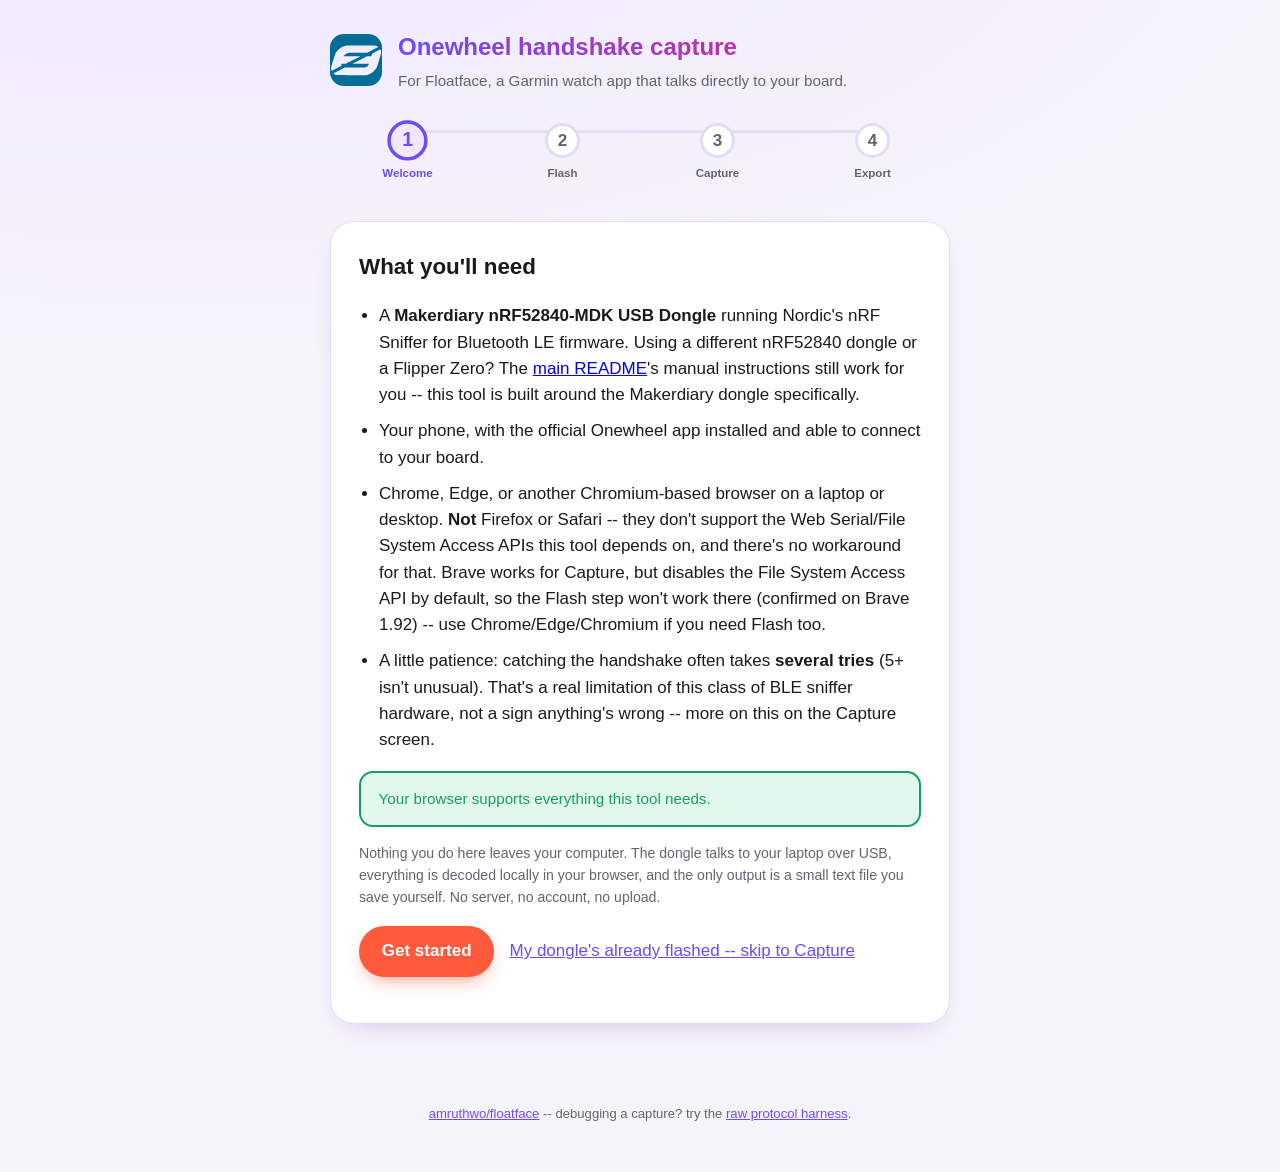
==== commit fe578c0c: "Persist captured handshake across refresh, set retry-count expectations A real debug log from live t" ====
--- a/docs/capture/index.html
+++ b/docs/capture/index.html
@@ -29,6 +29,7 @@
           <li>A <strong>Makerdiary nRF52840-MDK USB Dongle</strong> running Nordic's nRF Sniffer for Bluetooth LE firmware. Using a different nRF52840 dongle or a Flipper Zero? The <a href="https://github.com/amruthwo/floatface/blob/main/README.md">main README</a>'s manual instructions still work for you -- this tool is built around the Makerdiary dongle specifically.</li>
           <li>Your phone, with the official Onewheel app installed and able to connect to your board.</li>
           <li>Chrome, Edge, or another Chromium-based browser on a laptop or desktop. <strong>Not</strong> Firefox or Safari -- they don't support the Web Serial/File System Access APIs this tool depends on, and there's no workaround for that. Brave works for Capture, but disables the File System Access API by default, so the Flash step won't work there (confirmed on Brave 1.92) -- use Chrome/Edge/Chromium if you need Flash too.</li>
+          <li>A little patience: catching the handshake often takes <strong>several tries</strong> (5+ isn't unusual). That's a real limitation of this class of BLE sniffer hardware, not a sign anything's wrong -- more on this on the Capture screen.</li>
         </ul>
 
         <div id="support-check" class="callout"></div>
@@ -103,6 +104,8 @@
           <button class="link" id="capture-reset-btn" hidden>Start over</button>
         </div>
 
+        <p class="note">💡 Heads up: this often takes <strong>several tries</strong> (5+ isn't unusual) before it catches the handshake -- the sniffer has to catch your phone's connection at the exact right moment and then not lose sync, and it misses one or both fairly often. That's a real limitation of this class of BLE sniffer, not a sign your setup is broken. Some attempts won't even show a "CONNECT_REQ" line at all -- also normal, just try again.</p>
+
         <div class="flow-diagram">
           <div class="flow-step"><span class="flow-emoji">🖱️</span><span>Your browser will ask you to pick a device</span></div>
           <div class="flow-arrow">&rarr;</div>
@@ -120,7 +123,7 @@
         </div>
 
         <div class="tips" id="capture-tips" hidden>
-          <p><strong>Taking a while?</strong> BLE connections are sometimes flaky -- that's normal, not a bug. A few things that have helped:</p>
+          <p><strong>Taking a while?</strong> That's expected -- 5+ tries isn't unusual with this kind of sniffer, not a sign something's broken. A few things that have helped:</p>
           <ul>
             <li>Toggle your <strong>phone's</strong> Bluetooth off and back on, then reconnect the Onewheel app.</li>
             <li>Double-check your laptop's own Bluetooth is really off.</li>
@@ -155,7 +158,7 @@
         <p class="note">Drop the downloaded file into <code>garmin-app/source/LocalConfig.mc</code> in your Floatface checkout (it replaces the placeholder from <code>LocalConfig.mc.example</code>), then build and sideload as usual. This value is specific to your board -- see <a href="https://github.com/amruthwo/floatface/blob/main/PROTOCOL.md">PROTOCOL.md</a> for why it can't be shared or reused on a different board.</p>
 
         <div class="actions">
-          <button class="link" data-goto="capture">Capture another board</button>
+          <button class="link" id="recapture-btn">Capture another board</button>
         </div>
       </section>
     </main>
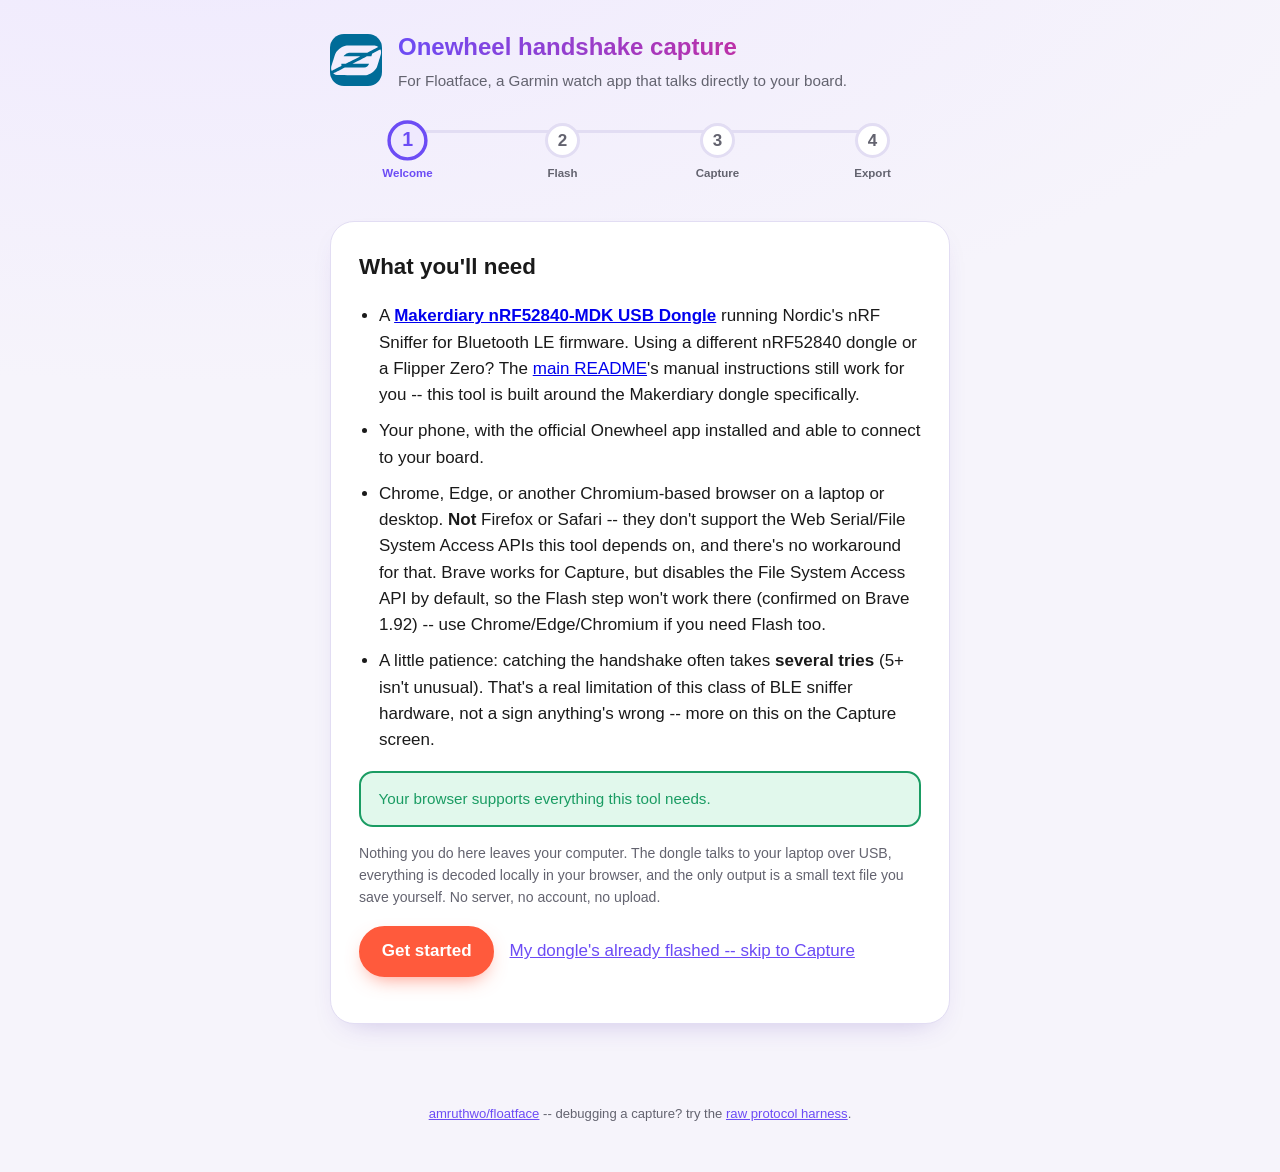
==== commit a08f27a7: "Add missing hex-to-uf2 conversion steps, link the dongle to its product page README Option C told pe" ====
--- a/docs/capture/index.html
+++ b/docs/capture/index.html
@@ -26,7 +26,7 @@
       <section class="screen" id="screen-welcome">
         <h2>What you'll need</h2>
         <ul class="checklist">
-          <li>A <strong>Makerdiary nRF52840-MDK USB Dongle</strong> running Nordic's nRF Sniffer for Bluetooth LE firmware. Using a different nRF52840 dongle or a Flipper Zero? The <a href="https://github.com/amruthwo/floatface/blob/main/README.md">main README</a>'s manual instructions still work for you -- this tool is built around the Makerdiary dongle specifically.</li>
+          <li>A <a href="https://makerdiary.com/products/nrf52840-mdk-usb-dongle"><strong>Makerdiary nRF52840-MDK USB Dongle</strong></a> running Nordic's nRF Sniffer for Bluetooth LE firmware. Using a different nRF52840 dongle or a Flipper Zero? The <a href="https://github.com/amruthwo/floatface/blob/main/README.md">main README</a>'s manual instructions still work for you -- this tool is built around the Makerdiary dongle specifically.</li>
           <li>Your phone, with the official Onewheel app installed and able to connect to your board.</li>
           <li>Chrome, Edge, or another Chromium-based browser on a laptop or desktop. <strong>Not</strong> Firefox or Safari -- they don't support the Web Serial/File System Access APIs this tool depends on, and there's no workaround for that. Brave works for Capture, but disables the File System Access API by default, so the Flash step won't work there (confirmed on Brave 1.92) -- use Chrome/Edge/Chromium if you need Flash too.</li>
           <li>A little patience: catching the handshake often takes <strong>several tries</strong> (5+ isn't unusual). That's a real limitation of this class of BLE sniffer hardware, not a sign anything's wrong -- more on this on the Capture screen.</li>
